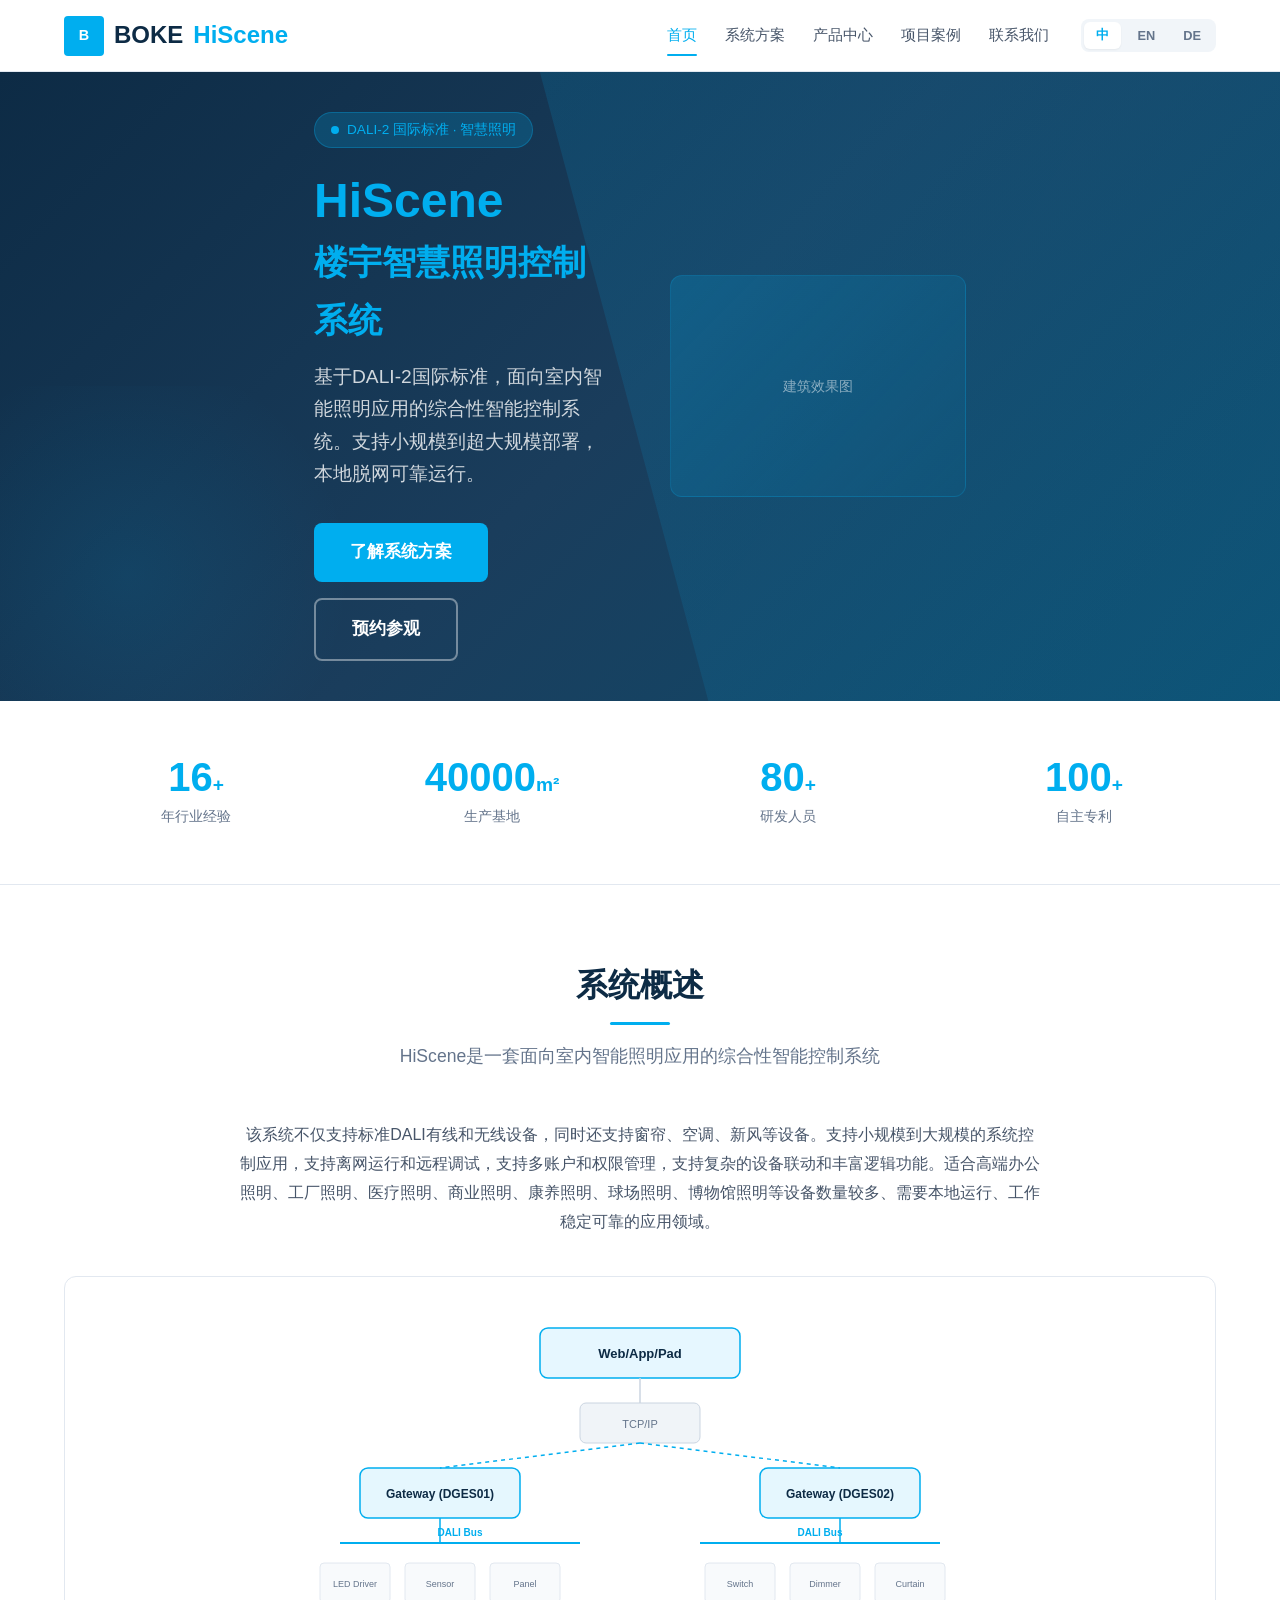
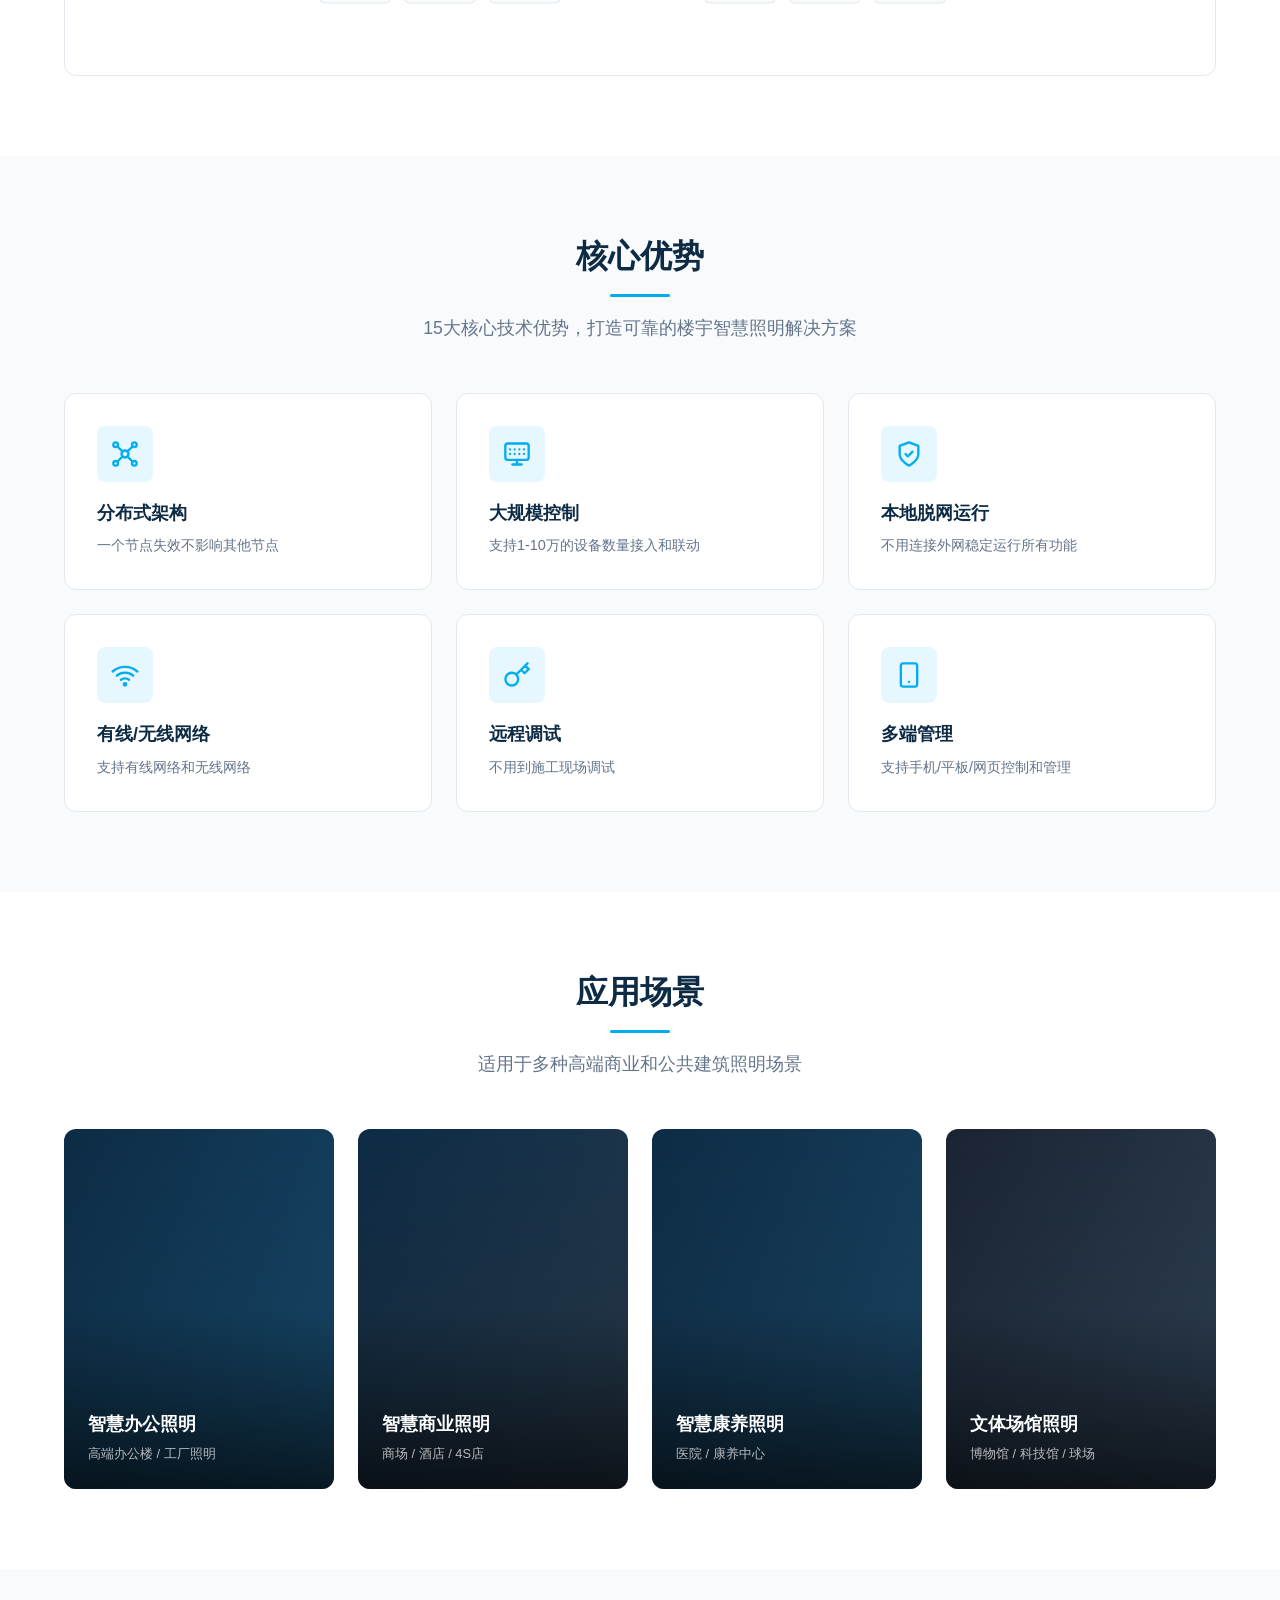
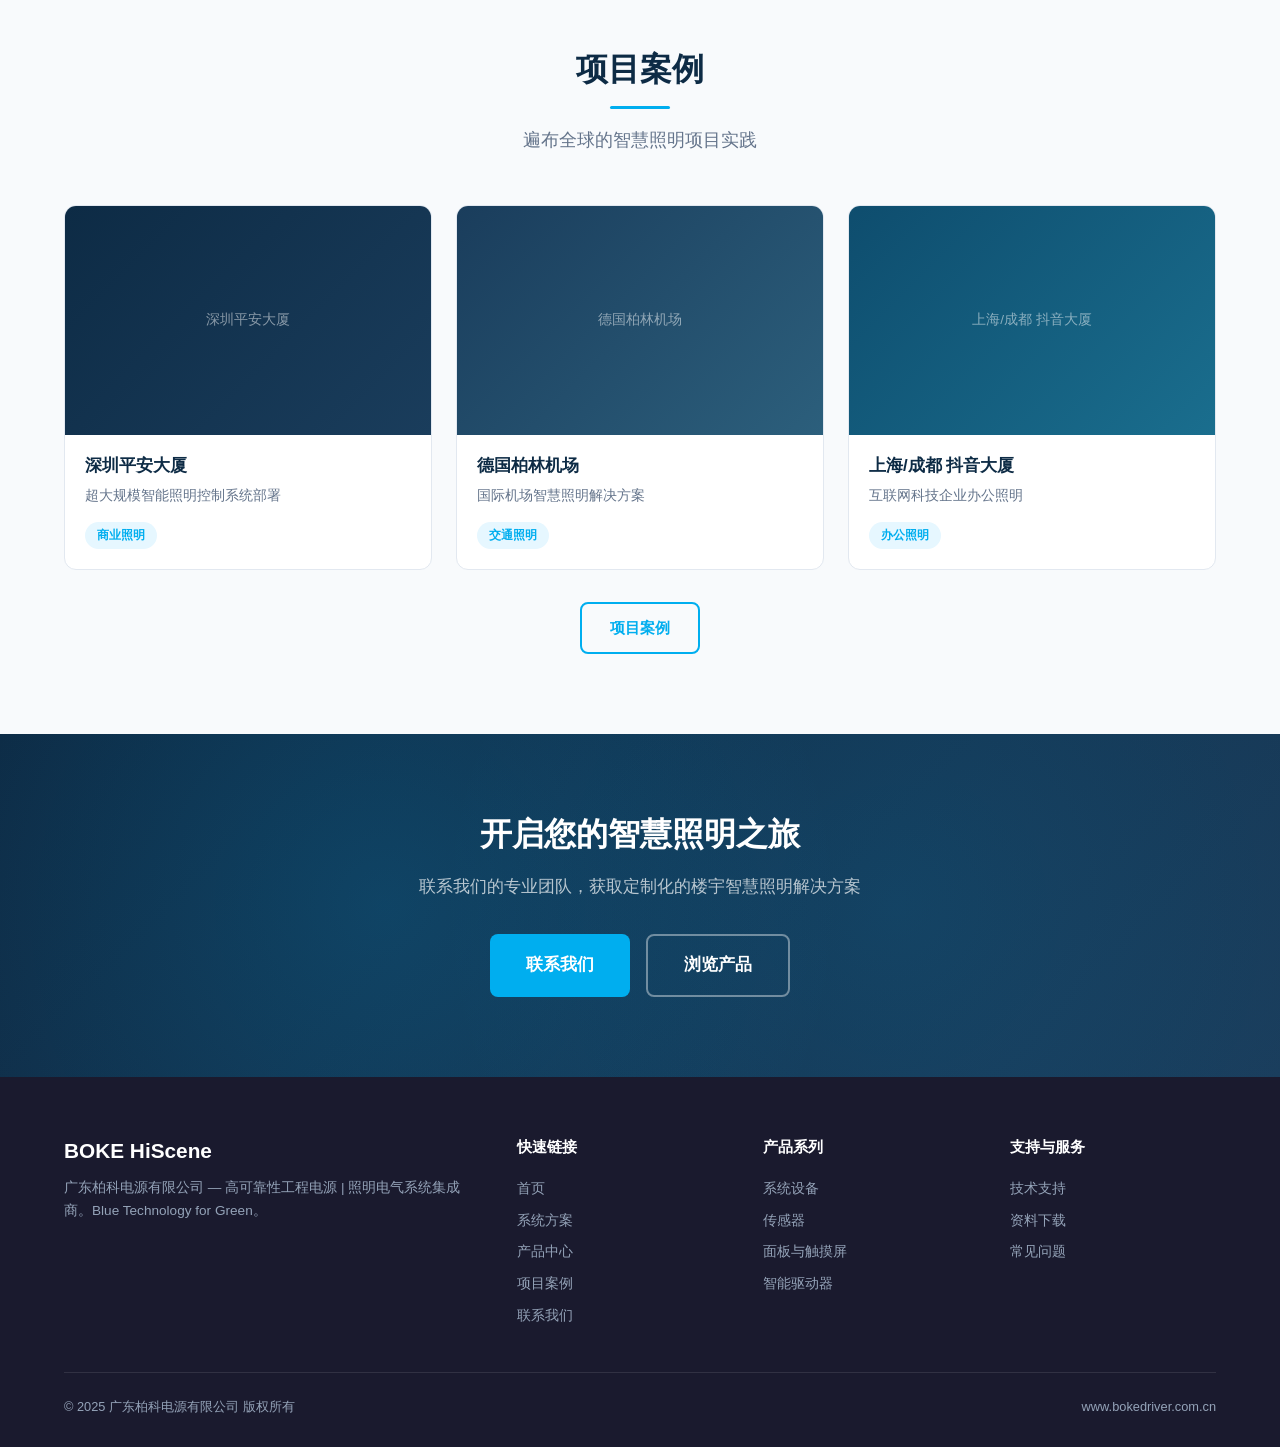
==== index.html @ 122a6d92 "first commit" ====
<!DOCTYPE html>
<html lang="zh-CN">
<head>
  <meta charset="UTF-8">
  <meta name="viewport" content="width=device-width, initial-scale=1.0">
  <title>BOKE HiScene - 楼宇智慧照明控制系统</title>
  <link rel="stylesheet" href="css/style.css">
</head>
<body>

  <!-- Header -->
  <header class="header">
    <div class="container">
      <a href="index.html" class="logo">
        <div class="logo-icon">B</div>
        BOKE <span>HiScene</span>
      </a>
      <nav class="nav">
        <div class="nav-links">
          <a href="index.html" data-i18n="nav.home">首页</a>
          <a href="system.html" data-i18n="nav.system">系统方案</a>
          <a href="products.html" data-i18n="nav.products">产品中心</a>
          <a href="cases.html" data-i18n="nav.cases">项目案例</a>
          <a href="contact.html" data-i18n="nav.contact">联系我们</a>
        </div>
        <div class="lang-switcher">
          <button data-lang="zh" class="active">中</button>
          <button data-lang="en">EN</button>
          <button data-lang="de">DE</button>
        </div>
        <button class="menu-toggle" aria-label="Menu">
          <span></span><span></span><span></span>
        </button>
      </nav>
    </div>
  </header>

  <!-- Hero Section -->
  <section class="hero">
    <div class="container">
      <div class="hero-content">
        <div class="hero-badge">
          <span data-i18n="hero.badge">DALI-2 国际标准 · 智慧照明</span>
        </div>
        <h1>
          <span data-i18n="hero.title">HiScene</span><br>
          <span data-i18n="hero.title2" style="font-size:0.7em; font-weight:600;">楼宇智慧照明控制系统</span>
        </h1>
        <p class="hero-subtitle" data-i18n="hero.subtitle">
          基于DALI-2国际标准，面向室内智能照明应用的综合性智能控制系统。支持小规模到超大规模部署，本地脱网可靠运行。
        </p>
        <div class="btn-group">
          <a href="system.html" class="btn btn-primary btn-lg" data-i18n="hero.btn.solution">了解系统方案</a>
          <a href="contact.html" class="btn btn-outline btn-lg" data-i18n="hero.btn.contact">预约参观</a>
        </div>
      </div>
      <div class="hero-visual">
        <div class="hero-image-placeholder">
          <span data-i18n="hero.image.alt">建筑效果图</span>
        </div>
      </div>
    </div>
  </section>

  <!-- Stats Bar -->
  <section class="stats-bar">
    <div class="container">
      <div class="stats-grid">
        <div class="stat-item">
          <div class="stat-number">16<span>+</span></div>
          <div class="stat-label" data-i18n="stat.years">年行业经验</div>
        </div>
        <div class="stat-item">
          <div class="stat-number">40000<span>m²</span></div>
          <div class="stat-label" data-i18n="stat.area">生产基地</div>
        </div>
        <div class="stat-item">
          <div class="stat-number">80<span>+</span></div>
          <div class="stat-label" data-i18n="stat.rd">研发人员</div>
        </div>
        <div class="stat-item">
          <div class="stat-number">100<span>+</span></div>
          <div class="stat-label" data-i18n="stat.patents">自主专利</div>
        </div>
      </div>
    </div>
  </section>

  <!-- System Overview -->
  <section class="section">
    <div class="container">
      <div class="section-header">
        <h2 data-i18n="system.title">系统概述</h2>
        <p data-i18n="system.desc">HiScene是一套面向室内智能照明应用的综合性智能控制系统</p>
      </div>
      <p style="max-width:800px; margin:0 auto 40px; text-align:center; color:var(--gray-600);" data-i18n="system.intro">
        该系统不仅支持标准DALI有线和无线设备，同时还支持窗帘、空调、新风等设备。支持小规模到大规模的系统控制应用，支持离网运行和远程调试，支持多账户和权限管理，支持复杂的设备联动和丰富逻辑功能。适合高端办公照明、工厂照明、医疗照明、商业照明、康养照明、球场照明、博物馆照明等设备数量较多、需要本地运行、工作稳定可靠的应用领域。
      </p>
      <div class="arch-diagram">
        <svg viewBox="0 0 800 300" fill="none" xmlns="http://www.w3.org/2000/svg">
          <!-- Simplified architecture diagram -->
          <!-- Cloud/Server layer -->
          <rect x="300" y="10" width="200" height="50" rx="8" fill="#E6F7FF" stroke="#00AEEF" stroke-width="1.5"/>
          <text x="400" y="40" text-anchor="middle" fill="#0D2B45" font-size="13" font-weight="600">Web/App/Pad</text>
          <!-- Router -->
          <rect x="340" y="85" width="120" height="40" rx="6" fill="#F0F4F8" stroke="#CBD5E1" stroke-width="1"/>
          <text x="400" y="110" text-anchor="middle" fill="#64748B" font-size="11">TCP/IP</text>
          <line x1="400" y1="60" x2="400" y2="85" stroke="#CBD5E1" stroke-width="1.5"/>
          <!-- Gateway layer -->
          <rect x="120" y="150" width="160" height="50" rx="8" fill="#00AEEF" fill-opacity="0.1" stroke="#00AEEF" stroke-width="1.5"/>
          <text x="200" y="180" text-anchor="middle" fill="#0D2B45" font-size="12" font-weight="600">Gateway (DGES01)</text>
          <rect x="520" y="150" width="160" height="50" rx="8" fill="#00AEEF" fill-opacity="0.1" stroke="#00AEEF" stroke-width="1.5"/>
          <text x="600" y="180" text-anchor="middle" fill="#0D2B45" font-size="12" font-weight="600">Gateway (DGES02)</text>
          <line x1="400" y1="125" x2="200" y2="150" stroke="#00AEEF" stroke-width="1.5" stroke-dasharray="4"/>
          <line x1="400" y1="125" x2="600" y2="150" stroke="#00AEEF" stroke-width="1.5" stroke-dasharray="4"/>
          <!-- DALI Bus -->
          <line x1="100" y1="225" x2="340" y2="225" stroke="#00AEEF" stroke-width="2"/>
          <text x="220" y="218" text-anchor="middle" fill="#00AEEF" font-size="10" font-weight="600">DALI Bus</text>
          <line x1="200" y1="200" x2="200" y2="225" stroke="#00AEEF" stroke-width="1.5"/>
          <line x1="460" y1="225" x2="700" y2="225" stroke="#00AEEF" stroke-width="2"/>
          <text x="580" y="218" text-anchor="middle" fill="#00AEEF" font-size="10" font-weight="600">DALI Bus</text>
          <line x1="600" y1="200" x2="600" y2="225" stroke="#00AEEF" stroke-width="1.5"/>
          <!-- Devices -->
          <rect x="80" y="245" width="70" height="40" rx="4" fill="#F8FAFC" stroke="#E2E8F0" stroke-width="1"/>
          <text x="115" y="269" text-anchor="middle" fill="#64748B" font-size="9">LED Driver</text>
          <rect x="165" y="245" width="70" height="40" rx="4" fill="#F8FAFC" stroke="#E2E8F0" stroke-width="1"/>
          <text x="200" y="269" text-anchor="middle" fill="#64748B" font-size="9">Sensor</text>
          <rect x="250" y="245" width="70" height="40" rx="4" fill="#F8FAFC" stroke="#E2E8F0" stroke-width="1"/>
          <text x="285" y="269" text-anchor="middle" fill="#64748B" font-size="9">Panel</text>
          <rect x="465" y="245" width="70" height="40" rx="4" fill="#F8FAFC" stroke="#E2E8F0" stroke-width="1"/>
          <text x="500" y="269" text-anchor="middle" fill="#64748B" font-size="9">Switch</text>
          <rect x="550" y="245" width="70" height="40" rx="4" fill="#F8FAFC" stroke="#E2E8F0" stroke-width="1"/>
          <text x="585" y="269" text-anchor="middle" fill="#64748B" font-size="9">Dimmer</text>
          <rect x="635" y="245" width="70" height="40" rx="4" fill="#F8FAFC" stroke="#E2E8F0" stroke-width="1"/>
          <text x="670" y="269" text-anchor="middle" fill="#64748B" font-size="9">Curtain</text>
        </svg>
      </div>
    </div>
  </section>

  <!-- Core Advantages -->
  <section class="section section-alt">
    <div class="container">
      <div class="section-header">
        <h2 data-i18n="advantages.title">核心优势</h2>
        <p data-i18n="advantages.subtitle">15大核心技术优势，打造可靠的楼宇智慧照明解决方案</p>
      </div>
      <div class="feature-grid">
        <div class="card">
          <div class="card-icon">
            <svg viewBox="0 0 24 24" fill="none" stroke="currentColor" stroke-width="2" stroke-linecap="round" stroke-linejoin="round"><circle cx="12" cy="12" r="3"/><circle cx="4" cy="4" r="2"/><circle cx="20" cy="4" r="2"/><circle cx="4" cy="20" r="2"/><circle cx="20" cy="20" r="2"/><line x1="6" y1="6" x2="10" y2="10"/><line x1="14" y1="10" x2="18" y2="6"/><line x1="6" y1="18" x2="10" y2="14"/><line x1="14" y1="14" x2="18" y2="18"/></svg>
          </div>
          <h3 data-i18n="adv.distributed">分布式架构</h3>
          <p data-i18n="adv.distributed.desc">一个节点失效不影响其他节点</p>
        </div>
        <div class="card">
          <div class="card-icon">
            <svg viewBox="0 0 24 24" fill="none" stroke="currentColor" stroke-width="2" stroke-linecap="round" stroke-linejoin="round"><rect x="2" y="3" width="20" height="14" rx="2"/><line x1="8" y1="21" x2="16" y2="21"/><line x1="12" y1="17" x2="12" y2="21"/><path d="M6 8h.01M10 8h.01M14 8h.01M18 8h.01M6 12h.01M10 12h.01M14 12h.01M18 12h.01"/></svg>
          </div>
          <h3 data-i18n="adv.largescale">大规模控制</h3>
          <p data-i18n="adv.largescale.desc">支持1-10万的设备数量接入和联动</p>
        </div>
        <div class="card">
          <div class="card-icon">
            <svg viewBox="0 0 24 24" fill="none" stroke="currentColor" stroke-width="2" stroke-linecap="round" stroke-linejoin="round"><path d="M12 22s8-4 8-10V5l-8-3-8 3v7c0 6 8 10 8 10z"/><path d="M9 12l2 2 4-4"/></svg>
          </div>
          <h3 data-i18n="adv.offline">本地脱网运行</h3>
          <p data-i18n="adv.offline.desc">不用连接外网稳定运行所有功能</p>
        </div>
        <div class="card">
          <div class="card-icon">
            <svg viewBox="0 0 24 24" fill="none" stroke="currentColor" stroke-width="2" stroke-linecap="round" stroke-linejoin="round"><path d="M5 12.55a11 11 0 0 1 14.08 0"/><path d="M1.42 9a16 16 0 0 1 21.16 0"/><path d="M8.53 16.11a6 6 0 0 1 6.95 0"/><circle cx="12" cy="20" r="1"/></svg>
          </div>
          <h3 data-i18n="adv.network">有线/无线网络</h3>
          <p data-i18n="adv.network.desc">支持有线网络和无线网络</p>
        </div>
        <div class="card">
          <div class="card-icon">
            <svg viewBox="0 0 24 24" fill="none" stroke="currentColor" stroke-width="2" stroke-linecap="round" stroke-linejoin="round"><path d="M21 2l-2 2m-7.61 7.61a5.5 5.5 0 1 1-7.778 7.778 5.5 5.5 0 0 1 7.777-7.777zm0 0L15.5 7.5m0 0l3 3L22 7l-3-3m-3.5 3.5L19 4"/></svg>
          </div>
          <h3 data-i18n="adv.remote.debug">远程调试</h3>
          <p data-i18n="adv.remote.debug.desc">不用到施工现场调试</p>
        </div>
        <div class="card">
          <div class="card-icon">
            <svg viewBox="0 0 24 24" fill="none" stroke="currentColor" stroke-width="2" stroke-linecap="round" stroke-linejoin="round"><rect x="5" y="2" width="14" height="20" rx="2"/><line x1="12" y1="18" x2="12.01" y2="18"/></svg>
          </div>
          <h3 data-i18n="adv.multiplatform">多端管理</h3>
          <p data-i18n="adv.multiplatform.desc">支持手机/平板/网页控制和管理</p>
        </div>
      </div>
    </div>
  </section>

  <!-- Application Scenes -->
  <section class="section">
    <div class="container">
      <div class="section-header">
        <h2 data-i18n="scenes.title">应用场景</h2>
        <p data-i18n="scenes.subtitle">适用于多种高端商业和公共建筑照明场景</p>
      </div>
      <div class="scene-grid">
        <div class="scene-card">
          <div class="scene-card-bg" style="background: linear-gradient(135deg, #0D2B45 0%, #1A5276 100%);"></div>
          <div class="scene-card-content">
            <h3 data-i18n="scene.office">智慧办公照明</h3>
            <p data-i18n="scene.office.desc">高端办公楼 / 工厂照明</p>
          </div>
        </div>
        <div class="scene-card">
          <div class="scene-card-bg" style="background: linear-gradient(135deg, #0D2B45 0%, #2C3E50 100%);"></div>
          <div class="scene-card-content">
            <h3 data-i18n="scene.commercial">智慧商业照明</h3>
            <p data-i18n="scene.commercial.desc">商场 / 酒店 / 4S店</p>
          </div>
        </div>
        <div class="scene-card">
          <div class="scene-card-bg" style="background: linear-gradient(135deg, #0D2B45 0%, #1E4D6E 100%);"></div>
          <div class="scene-card-content">
            <h3 data-i18n="scene.healthcare">智慧康养照明</h3>
            <p data-i18n="scene.healthcare.desc">医院 / 康养中心</p>
          </div>
        </div>
        <div class="scene-card">
          <div class="scene-card-bg" style="background: linear-gradient(135deg, #1A2332 0%, #34495E 100%);"></div>
          <div class="scene-card-content">
            <h3 data-i18n="scene.culture">文体场馆照明</h3>
            <p data-i18n="scene.culture.desc">博物馆 / 科技馆 / 球场</p>
          </div>
        </div>
      </div>
    </div>
  </section>

  <!-- Featured Cases -->
  <section class="section section-alt">
    <div class="container">
      <div class="section-header">
        <h2 data-i18n="cases.title">项目案例</h2>
        <p data-i18n="cases.subtitle">遍布全球的智慧照明项目实践</p>
      </div>
      <div class="case-grid">
        <div class="case-card">
          <div class="case-card-image">
            <span data-i18n="case.pingan">深圳平安大厦</span>
          </div>
          <div class="case-card-body">
            <h3 data-i18n="case.pingan">深圳平安大厦</h3>
            <p data-i18n="case.pingan.desc">超大规模智能照明控制系统部署</p>
            <span class="case-tag" data-i18n="tag.commercial">商业照明</span>
          </div>
        </div>
        <div class="case-card">
          <div class="case-card-image" style="background: linear-gradient(135deg, #1A3D5C, #2C5F7C);">
            <span data-i18n="case.berlin">德国柏林机场</span>
          </div>
          <div class="case-card-body">
            <h3 data-i18n="case.berlin">德国柏林机场</h3>
            <p data-i18n="case.berlin.desc">国际机场智慧照明解决方案</p>
            <span class="case-tag" data-i18n="tag.transport">交通照明</span>
          </div>
        </div>
        <div class="case-card">
          <div class="case-card-image" style="background: linear-gradient(135deg, #0E4D6E, #1A6E8E);">
            <span data-i18n="case.tiktok">上海/成都 抖音大厦</span>
          </div>
          <div class="case-card-body">
            <h3 data-i18n="case.tiktok">上海/成都 抖音大厦</h3>
            <p data-i18n="case.tiktok.desc">互联网科技企业办公照明</p>
            <span class="case-tag" data-i18n="tag.office">办公照明</span>
          </div>
        </div>
      </div>
      <div class="text-center mt-4">
        <a href="cases.html" class="btn btn-outline-dark" data-i18n="cases.title">查看更多案例</a>
      </div>
    </div>
  </section>

  <!-- CTA Section -->
  <section class="cta-section">
    <div class="container">
      <h2 data-i18n="cta.title">开启您的智慧照明之旅</h2>
      <p data-i18n="cta.desc">联系我们的专业团队，获取定制化的楼宇智慧照明解决方案</p>
      <div class="btn-group" style="justify-content:center;">
        <a href="contact.html" class="btn btn-primary btn-lg" data-i18n="cta.btn.contact">联系我们</a>
        <a href="products.html" class="btn btn-outline btn-lg" data-i18n="cta.btn.products">浏览产品</a>
      </div>
    </div>
  </section>

  <!-- Footer -->
  <footer class="footer">
    <div class="container">
      <div class="footer-grid">
        <div class="footer-brand">
          <h3>BOKE HiScene</h3>
          <p data-i18n="footer.brand.desc">
            广东柏科电源有限公司 — 高可靠性工程电源 | 照明电气系统集成商。Blue Technology for Green。
          </p>
        </div>
        <div class="footer-links">
          <h4 data-i18n="footer.quicklinks">快速链接</h4>
          <a href="index.html" data-i18n="nav.home">首页</a>
          <a href="system.html" data-i18n="nav.system">系统方案</a>
          <a href="products.html" data-i18n="nav.products">产品中心</a>
          <a href="cases.html" data-i18n="nav.cases">项目案例</a>
          <a href="contact.html" data-i18n="nav.contact">联系我们</a>
        </div>
        <div class="footer-links">
          <h4 data-i18n="footer.products">产品系列</h4>
          <a href="products.html" data-i18n="products.tab.system">系统设备</a>
          <a href="products.html" data-i18n="products.tab.sensor">传感器</a>
          <a href="products.html" data-i18n="products.tab.panel">面板与触摸屏</a>
          <a href="products.html" data-i18n="products.tab.driver">智能驱动器</a>
        </div>
        <div class="footer-links">
          <h4 data-i18n="footer.support">支持与服务</h4>
          <a href="contact.html" data-i18n="footer.techsupport">技术支持</a>
          <a href="#" data-i18n="footer.download">资料下载</a>
          <a href="#" data-i18n="footer.faq">常见问题</a>
        </div>
      </div>
      <div class="footer-bottom">
        <span data-i18n="footer.copyright">© 2025 广东柏科电源有限公司 版权所有</span>
        <span>www.bokedriver.com.cn</span>
      </div>
    </div>
  </footer>

  <script src="js/i18n.js"></script>
  <script src="js/main.js"></script>
</body>
</html>
---- css/style.css ----
/* ============================================
   BOKE HiScene - Global Styles
   ============================================ */

/* --- CSS Variables --- */
:root {
  --primary: #00AEEF;
  --primary-dark: #0090CC;
  --primary-light: #E6F7FF;
  --navy: #0D2B45;
  --navy-light: #1A3D5C;
  --dark: #1A1A2E;
  --white: #FFFFFF;
  --bg: #F8FAFC;
  --bg-alt: #F0F4F8;
  --gray-100: #F1F5F9;
  --gray-200: #E2E8F0;
  --gray-300: #CBD5E1;
  --gray-400: #94A3B8;
  --gray-500: #64748B;
  --gray-600: #475569;
  --gray-700: #334155;
  --gray-800: #1E293B;
  --green: #16A34A;
  --green-light: #DCFCE7;
  --orange: #F59E0B;
  --red: #DC2626;

  --font-family: -apple-system, BlinkMacSystemFont, "Segoe UI", "PingFang SC", "Hiragino Sans GB", "Microsoft YaHei", "Helvetica Neue", Arial, sans-serif;
  --font-mono: "SF Mono", "Fira Code", "Fira Mono", "Roboto Mono", monospace;

  --shadow-sm: 0 1px 2px rgba(0,0,0,0.05);
  --shadow: 0 1px 3px rgba(0,0,0,0.1), 0 1px 2px rgba(0,0,0,0.06);
  --shadow-md: 0 4px 6px rgba(0,0,0,0.07), 0 2px 4px rgba(0,0,0,0.06);
  --shadow-lg: 0 10px 15px rgba(0,0,0,0.1), 0 4px 6px rgba(0,0,0,0.05);
  --shadow-xl: 0 20px 25px rgba(0,0,0,0.1), 0 10px 10px rgba(0,0,0,0.04);

  --radius-sm: 4px;
  --radius: 8px;
  --radius-lg: 12px;
  --radius-xl: 16px;

  --max-width: 1200px;
  --header-height: 72px;

  --transition: 0.3s ease;
}

/* --- Reset & Base --- */
*, *::before, *::after {
  margin: 0;
  padding: 0;
  box-sizing: border-box;
}

html {
  scroll-behavior: smooth;
  font-size: 16px;
}

body {
  font-family: var(--font-family);
  color: var(--gray-700);
  background: var(--white);
  line-height: 1.6;
  -webkit-font-smoothing: antialiased;
  -moz-osx-font-smoothing: grayscale;
}

a {
  color: var(--primary);
  text-decoration: none;
  transition: color var(--transition);
}

a:hover {
  color: var(--primary-dark);
}

img {
  max-width: 100%;
  height: auto;
  display: block;
}

ul, ol {
  list-style: none;
}

h1, h2, h3, h4, h5, h6 {
  color: var(--navy);
  font-weight: 700;
  line-height: 1.3;
}

h1 { font-size: 2.5rem; }
h2 { font-size: 2rem; }
h3 { font-size: 1.5rem; }
h4 { font-size: 1.25rem; }

p {
  margin-bottom: 1rem;
  line-height: 1.8;
}

/* --- Layout --- */
.container {
  max-width: var(--max-width);
  margin: 0 auto;
  padding: 0 24px;
}

.section {
  padding: 80px 0;
}

.section-alt {
  background: var(--bg);
}

.section-header {
  text-align: center;
  margin-bottom: 48px;
}

.section-header h2 {
  margin-bottom: 16px;
  position: relative;
}

.section-header h2::after {
  content: "";
  display: block;
  width: 60px;
  height: 3px;
  background: var(--primary);
  margin: 16px auto 0;
  border-radius: 2px;
}

.section-header p {
  color: var(--gray-500);
  font-size: 1.1rem;
  max-width: 640px;
  margin: 0 auto;
}

/* --- Header / Navigation --- */
.header {
  position: fixed;
  top: 0;
  left: 0;
  right: 0;
  height: var(--header-height);
  background: rgba(255,255,255,0.95);
  backdrop-filter: blur(10px);
  -webkit-backdrop-filter: blur(10px);
  border-bottom: 1px solid var(--gray-200);
  z-index: 1000;
  transition: background var(--transition), box-shadow var(--transition);
}

.header.scrolled {
  box-shadow: var(--shadow-md);
}

.header .container {
  display: flex;
  align-items: center;
  justify-content: space-between;
  height: 100%;
}

.logo {
  display: flex;
  align-items: center;
  gap: 10px;
  font-size: 1.5rem;
  font-weight: 800;
  color: var(--navy);
}

.logo-icon {
  width: 40px;
  height: 40px;
  background: var(--primary);
  border-radius: var(--radius-sm);
  display: flex;
  align-items: center;
  justify-content: center;
  color: white;
  font-weight: 900;
  font-size: 0.9rem;
}

.logo span {
  color: var(--primary);
}

.nav {
  display: flex;
  align-items: center;
  gap: 32px;
}

.nav-links {
  display: flex;
  gap: 28px;
}

.nav-links a {
  color: var(--gray-600);
  font-size: 0.95rem;
  font-weight: 500;
  padding: 8px 0;
  position: relative;
  transition: color var(--transition);
}

.nav-links a:hover,
.nav-links a.active {
  color: var(--primary);
}

.nav-links a.active::after {
  content: "";
  position: absolute;
  bottom: 0;
  left: 0;
  right: 0;
  height: 2px;
  background: var(--primary);
  border-radius: 1px;
}

/* Language Switcher */
.lang-switcher {
  display: flex;
  gap: 4px;
  background: var(--gray-100);
  border-radius: var(--radius);
  padding: 3px;
}

.lang-switcher button {
  border: none;
  background: transparent;
  padding: 5px 12px;
  font-size: 0.8rem;
  font-weight: 600;
  color: var(--gray-500);
  cursor: pointer;
  border-radius: 6px;
  transition: all var(--transition);
  font-family: var(--font-family);
}

.lang-switcher button.active {
  background: var(--white);
  color: var(--primary);
  box-shadow: var(--shadow-sm);
}

.lang-switcher button:hover:not(.active) {
  color: var(--gray-700);
}

/* Mobile Menu Toggle */
.menu-toggle {
  display: none;
  flex-direction: column;
  gap: 5px;
  cursor: pointer;
  padding: 8px;
  border: none;
  background: none;
}

.menu-toggle span {
  display: block;
  width: 24px;
  height: 2px;
  background: var(--navy);
  border-radius: 2px;
  transition: all var(--transition);
}

/* --- Hero Section --- */
.hero {
  position: relative;
  min-height: 600px;
  display: flex;
  align-items: center;
  background: linear-gradient(135deg, var(--navy) 0%, var(--navy-light) 50%, #0E4D6E 100%);
  overflow: hidden;
  margin-top: var(--header-height);
}

.hero::before {
  content: "";
  position: absolute;
  top: -50%;
  right: -20%;
  width: 70%;
  height: 200%;
  background: linear-gradient(135deg, rgba(0,174,239,0.15) 0%, rgba(0,174,239,0.05) 100%);
  transform: rotate(-15deg);
  border-radius: 100px;
}

.hero::after {
  content: "";
  position: absolute;
  bottom: -10%;
  left: -10%;
  width: 40%;
  height: 60%;
  background: radial-gradient(circle, rgba(0,174,239,0.1) 0%, transparent 70%);
}

.hero .container {
  position: relative;
  z-index: 2;
  display: flex;
  align-items: center;
  gap: 60px;
  padding-top: 40px;
  padding-bottom: 40px;
}

.hero-content {
  flex: 1;
  color: white;
}

.hero-badge {
  display: inline-flex;
  align-items: center;
  gap: 8px;
  background: rgba(0,174,239,0.2);
  border: 1px solid rgba(0,174,239,0.3);
  border-radius: 24px;
  padding: 6px 16px;
  font-size: 0.85rem;
  color: var(--primary);
  margin-bottom: 24px;
}

.hero-badge::before {
  content: "";
  width: 8px;
  height: 8px;
  background: var(--primary);
  border-radius: 50%;
  animation: pulse 2s infinite;
}

@keyframes pulse {
  0%, 100% { opacity: 1; }
  50% { opacity: 0.4; }
}

.hero h1 {
  color: white;
  font-size: 3rem;
  font-weight: 800;
  line-height: 1.2;
  margin-bottom: 16px;
}

.hero h1 span {
  color: var(--primary);
}

.hero-subtitle {
  font-size: 1.2rem;
  color: rgba(255,255,255,0.8);
  margin-bottom: 32px;
  max-width: 520px;
  line-height: 1.7;
}

.hero-visual {
  flex: 1;
  max-width: 480px;
}

.hero-image-placeholder {
  aspect-ratio: 4/3;
  background: linear-gradient(135deg, rgba(0,174,239,0.2), rgba(0,174,239,0.05));
  border: 1px solid rgba(0,174,239,0.2);
  border-radius: var(--radius-lg);
  display: flex;
  align-items: center;
  justify-content: center;
  color: rgba(255,255,255,0.5);
  font-size: 0.9rem;
}

/* --- Buttons --- */
.btn {
  display: inline-flex;
  align-items: center;
  gap: 8px;
  padding: 12px 28px;
  border-radius: var(--radius);
  font-size: 0.95rem;
  font-weight: 600;
  border: none;
  cursor: pointer;
  transition: all var(--transition);
  font-family: var(--font-family);
  text-decoration: none;
}

.btn-primary {
  background: var(--primary);
  color: white;
}

.btn-primary:hover {
  background: var(--primary-dark);
  color: white;
  transform: translateY(-1px);
  box-shadow: 0 4px 12px rgba(0,174,239,0.4);
}

.btn-outline {
  background: transparent;
  color: white;
  border: 2px solid rgba(255,255,255,0.4);
}

.btn-outline:hover {
  background: rgba(255,255,255,0.1);
  border-color: white;
  color: white;
}

.btn-outline-dark {
  background: transparent;
  color: var(--primary);
  border: 2px solid var(--primary);
}

.btn-outline-dark:hover {
  background: var(--primary);
  color: white;
}

.btn-sm {
  padding: 8px 18px;
  font-size: 0.85rem;
}

.btn-lg {
  padding: 16px 36px;
  font-size: 1.05rem;
}

.btn-group {
  display: flex;
  gap: 16px;
  flex-wrap: wrap;
}

/* --- Stats Bar --- */
.stats-bar {
  background: var(--white);
  padding: 40px 0;
  border-bottom: 1px solid var(--gray-200);
}

.stats-grid {
  display: grid;
  grid-template-columns: repeat(4, 1fr);
  gap: 32px;
  text-align: center;
}

.stat-item {
  padding: 16px;
}

.stat-number {
  font-size: 2.5rem;
  font-weight: 800;
  color: var(--primary);
  line-height: 1;
  margin-bottom: 8px;
}

.stat-number span {
  font-size: 1.2rem;
  font-weight: 600;
}

.stat-label {
  font-size: 0.9rem;
  color: var(--gray-500);
}

/* --- Cards --- */
.card {
  background: var(--white);
  border-radius: var(--radius-lg);
  border: 1px solid var(--gray-200);
  padding: 32px;
  transition: all var(--transition);
}

.card:hover {
  box-shadow: var(--shadow-lg);
  transform: translateY(-4px);
  border-color: var(--primary-light);
}

.card-icon {
  width: 56px;
  height: 56px;
  background: var(--primary-light);
  border-radius: var(--radius);
  display: flex;
  align-items: center;
  justify-content: center;
  margin-bottom: 20px;
  color: var(--primary);
}

.card-icon svg {
  width: 28px;
  height: 28px;
}

.card h3 {
  font-size: 1.1rem;
  margin-bottom: 10px;
}

.card p {
  font-size: 0.9rem;
  color: var(--gray-500);
  margin-bottom: 0;
  line-height: 1.6;
}

/* Feature Grid */
.feature-grid {
  display: grid;
  grid-template-columns: repeat(3, 1fr);
  gap: 24px;
}

/* --- Product Card --- */
.product-card {
  background: var(--white);
  border-radius: var(--radius-lg);
  border: 1px solid var(--gray-200);
  overflow: hidden;
  transition: all var(--transition);
}

.product-card:hover {
  box-shadow: var(--shadow-lg);
  transform: translateY(-4px);
  border-color: var(--primary);
}

.product-card-image {
  aspect-ratio: 4/3;
  background: var(--bg);
  display: flex;
  align-items: center;
  justify-content: center;
  color: var(--gray-400);
  font-size: 0.85rem;
  border-bottom: 1px solid var(--gray-200);
  position: relative;
  overflow: hidden;
}

.product-card-image::before {
  content: "";
  position: absolute;
  top: 0;
  left: 0;
  right: 0;
  bottom: 0;
  background: linear-gradient(135deg, var(--primary-light) 0%, var(--bg) 100%);
  opacity: 0.5;
}

.product-card-image span {
  position: relative;
  z-index: 1;
  font-weight: 600;
  color: var(--gray-500);
}

.product-card-body {
  padding: 20px;
}

.product-card-model {
  font-size: 0.8rem;
  color: var(--primary);
  font-weight: 600;
  margin-bottom: 4px;
  font-family: var(--font-mono);
}

.product-card-body h3 {
  font-size: 1rem;
  margin-bottom: 8px;
}

.product-card-body p {
  font-size: 0.85rem;
  color: var(--gray-500);
  margin-bottom: 12px;
}

.product-card-link {
  font-size: 0.85rem;
  font-weight: 600;
  color: var(--primary);
  display: inline-flex;
  align-items: center;
  gap: 4px;
}

.product-card-link::after {
  content: "\2192";
}

/* Product Grid */
.product-grid {
  display: grid;
  grid-template-columns: repeat(4, 1fr);
  gap: 24px;
}

/* --- Case Card --- */
.case-card {
  background: var(--white);
  border-radius: var(--radius-lg);
  overflow: hidden;
  border: 1px solid var(--gray-200);
  transition: all var(--transition);
}

.case-card:hover {
  box-shadow: var(--shadow-lg);
  transform: translateY(-4px);
}

.case-card-image {
  aspect-ratio: 16/10;
  background: linear-gradient(135deg, var(--navy), var(--navy-light));
  display: flex;
  align-items: center;
  justify-content: center;
  color: rgba(255,255,255,0.5);
  font-size: 0.85rem;
  position: relative;
}

.case-card-body {
  padding: 20px;
}

.case-card-body h3 {
  font-size: 1.05rem;
  margin-bottom: 8px;
}

.case-card-body p {
  font-size: 0.85rem;
  color: var(--gray-500);
  margin-bottom: 12px;
}

.case-tag {
  display: inline-block;
  padding: 4px 12px;
  background: var(--primary-light);
  color: var(--primary);
  font-size: 0.75rem;
  font-weight: 600;
  border-radius: 20px;
}

.case-grid {
  display: grid;
  grid-template-columns: repeat(3, 1fr);
  gap: 24px;
}

/* --- Tabs --- */
.tabs {
  display: flex;
  gap: 8px;
  flex-wrap: wrap;
  margin-bottom: 32px;
  border-bottom: 2px solid var(--gray-200);
  padding-bottom: 0;
}

.tab-btn {
  padding: 12px 24px;
  border: none;
  background: none;
  font-size: 0.9rem;
  font-weight: 600;
  color: var(--gray-500);
  cursor: pointer;
  position: relative;
  transition: all var(--transition);
  font-family: var(--font-family);
  border-bottom: 2px solid transparent;
  margin-bottom: -2px;
}

.tab-btn:hover {
  color: var(--primary);
}

.tab-btn.active {
  color: var(--primary);
  border-bottom-color: var(--primary);
}

.tab-content {
  display: none;
}

.tab-content.active {
  display: block;
}

/* --- Advantage Grid (icon + text compact) --- */
.advantage-grid {
  display: grid;
  grid-template-columns: repeat(5, 1fr);
  gap: 20px;
}

.advantage-item {
  text-align: center;
  padding: 24px 16px;
  background: var(--white);
  border-radius: var(--radius);
  border: 1px solid var(--gray-200);
  transition: all var(--transition);
}

.advantage-item:hover {
  border-color: var(--primary);
  box-shadow: var(--shadow-md);
}

.advantage-icon {
  width: 48px;
  height: 48px;
  margin: 0 auto 12px;
  background: var(--primary-light);
  border-radius: var(--radius);
  display: flex;
  align-items: center;
  justify-content: center;
  color: var(--primary);
}

.advantage-icon svg {
  width: 24px;
  height: 24px;
}

.advantage-item h4 {
  font-size: 0.9rem;
  margin-bottom: 6px;
}

.advantage-item p {
  font-size: 0.78rem;
  color: var(--gray-500);
  margin-bottom: 0;
  line-height: 1.5;
}

/* Control Strategy Grid */
.strategy-grid {
  display: grid;
  grid-template-columns: repeat(4, 1fr);
  gap: 20px;
}

.strategy-item {
  text-align: center;
  padding: 28px 16px;
  background: var(--white);
  border-radius: var(--radius);
  border: 1px solid var(--gray-200);
  transition: all var(--transition);
}

.strategy-item:hover {
  border-color: var(--primary);
  box-shadow: var(--shadow-md);
}

.strategy-icon {
  width: 52px;
  height: 52px;
  margin: 0 auto 14px;
  background: var(--primary-light);
  border-radius: 50%;
  display: flex;
  align-items: center;
  justify-content: center;
  color: var(--primary);
}

.strategy-icon svg {
  width: 24px;
  height: 24px;
}

.strategy-item h4 {
  font-size: 0.9rem;
  color: var(--navy);
}

/* --- Scene / Application Cards --- */
.scene-grid {
  display: grid;
  grid-template-columns: repeat(4, 1fr);
  gap: 24px;
}

.scene-card {
  position: relative;
  border-radius: var(--radius-lg);
  overflow: hidden;
  aspect-ratio: 3/4;
  cursor: pointer;
  transition: all var(--transition);
}

.scene-card:hover {
  transform: translateY(-4px);
  box-shadow: var(--shadow-xl);
}

.scene-card-bg {
  position: absolute;
  inset: 0;
  background: linear-gradient(135deg, var(--navy) 0%, var(--navy-light) 100%);
}

.scene-card::after {
  content: "";
  position: absolute;
  inset: 0;
  background: linear-gradient(to top, rgba(0,0,0,0.7) 0%, rgba(0,0,0,0.1) 50%, transparent 100%);
}

.scene-card-content {
  position: absolute;
  bottom: 0;
  left: 0;
  right: 0;
  padding: 24px;
  z-index: 2;
  color: white;
}

.scene-card-content h3 {
  color: white;
  font-size: 1.1rem;
  margin-bottom: 6px;
}

.scene-card-content p {
  font-size: 0.8rem;
  color: rgba(255,255,255,0.7);
  margin-bottom: 0;
}

/* --- Product Detail --- */
.product-detail-header {
  display: grid;
  grid-template-columns: 1fr 1fr;
  gap: 48px;
  align-items: start;
  padding: 40px 0;
}

.product-detail-image {
  aspect-ratio: 1;
  background: var(--bg);
  border-radius: var(--radius-lg);
  display: flex;
  align-items: center;
  justify-content: center;
  color: var(--gray-400);
  border: 1px solid var(--gray-200);
}

.product-detail-info h1 {
  font-size: 2rem;
  margin-bottom: 8px;
}

.product-detail-model {
  font-size: 1rem;
  color: var(--primary);
  font-weight: 600;
  font-family: var(--font-mono);
  margin-bottom: 20px;
}

.product-features {
  margin-bottom: 24px;
}

.product-features li {
  padding: 8px 0;
  padding-left: 20px;
  position: relative;
  font-size: 0.9rem;
  color: var(--gray-600);
  border-bottom: 1px solid var(--gray-100);
}

.product-features li::before {
  content: "";
  position: absolute;
  left: 0;
  top: 15px;
  width: 8px;
  height: 8px;
  background: var(--primary);
  border-radius: 50%;
}

/* Spec Table */
.spec-table {
  width: 100%;
  border-collapse: collapse;
  margin-top: 24px;
}

.spec-table th,
.spec-table td {
  padding: 12px 16px;
  text-align: left;
  border-bottom: 1px solid var(--gray-200);
  font-size: 0.9rem;
}

.spec-table th {
  background: var(--bg);
  color: var(--navy);
  font-weight: 600;
  width: 35%;
}

.spec-table td {
  color: var(--gray-600);
}

/* --- Page Hero (sub pages) --- */
.page-hero {
  background: linear-gradient(135deg, var(--navy) 0%, var(--navy-light) 100%);
  padding: 100px 0 60px;
  margin-top: var(--header-height);
  text-align: center;
  position: relative;
  overflow: hidden;
}

.page-hero::before {
  content: "";
  position: absolute;
  top: -50%;
  right: -30%;
  width: 60%;
  height: 200%;
  background: radial-gradient(circle, rgba(0,174,239,0.1) 0%, transparent 60%);
}

.page-hero h1 {
  color: white;
  font-size: 2.2rem;
  margin-bottom: 12px;
  position: relative;
}

.page-hero p {
  color: rgba(255,255,255,0.7);
  font-size: 1.05rem;
  position: relative;
}

/* Breadcrumb */
.breadcrumb {
  display: flex;
  align-items: center;
  gap: 8px;
  font-size: 0.85rem;
  color: rgba(255,255,255,0.5);
  justify-content: center;
  margin-bottom: 20px;
  position: relative;
}

.breadcrumb a {
  color: rgba(255,255,255,0.6);
}

.breadcrumb a:hover {
  color: white;
}

.breadcrumb span {
  color: rgba(255,255,255,0.4);
}

/* --- Contact / Form --- */
.contact-grid {
  display: grid;
  grid-template-columns: 1fr 1fr;
  gap: 48px;
}

.contact-info-item {
  display: flex;
  gap: 16px;
  margin-bottom: 24px;
}

.contact-info-icon {
  width: 44px;
  height: 44px;
  background: var(--primary-light);
  border-radius: var(--radius);
  display: flex;
  align-items: center;
  justify-content: center;
  color: var(--primary);
  flex-shrink: 0;
}

.contact-info-icon svg {
  width: 20px;
  height: 20px;
}

.contact-info-text h4 {
  font-size: 0.9rem;
  margin-bottom: 4px;
}

.contact-info-text p {
  font-size: 0.9rem;
  color: var(--gray-500);
  margin-bottom: 0;
}

.form-group {
  margin-bottom: 20px;
}

.form-group label {
  display: block;
  font-size: 0.85rem;
  font-weight: 600;
  color: var(--gray-700);
  margin-bottom: 6px;
}

.form-group input,
.form-group textarea,
.form-group select {
  width: 100%;
  padding: 10px 14px;
  border: 1px solid var(--gray-300);
  border-radius: var(--radius);
  font-size: 0.9rem;
  color: var(--gray-700);
  font-family: var(--font-family);
  transition: border-color var(--transition);
  background: var(--white);
}

.form-group input:focus,
.form-group textarea:focus,
.form-group select:focus {
  outline: none;
  border-color: var(--primary);
  box-shadow: 0 0 0 3px rgba(0,174,239,0.1);
}

.form-group textarea {
  min-height: 120px;
  resize: vertical;
}

/* --- Certification Badges --- */
.cert-grid {
  display: flex;
  gap: 32px;
  align-items: center;
  justify-content: center;
  flex-wrap: wrap;
  padding: 40px 0;
}

.cert-badge {
  display: flex;
  flex-direction: column;
  align-items: center;
  gap: 8px;
  padding: 16px 24px;
  background: var(--white);
  border-radius: var(--radius);
  border: 1px solid var(--gray-200);
}

.cert-badge-icon {
  width: 48px;
  height: 48px;
  background: var(--primary-light);
  border-radius: 50%;
  display: flex;
  align-items: center;
  justify-content: center;
  color: var(--primary);
  font-weight: 700;
  font-size: 0.7rem;
}

.cert-badge span {
  font-size: 0.8rem;
  font-weight: 600;
  color: var(--gray-600);
}

/* --- CTA Section --- */
.cta-section {
  background: linear-gradient(135deg, var(--navy) 0%, var(--navy-light) 100%);
  padding: 80px 0;
  text-align: center;
  position: relative;
  overflow: hidden;
}

.cta-section::before {
  content: "";
  position: absolute;
  top: 0;
  left: 0;
  right: 0;
  bottom: 0;
  background: radial-gradient(circle at 30% 50%, rgba(0,174,239,0.15) 0%, transparent 50%),
              radial-gradient(circle at 70% 50%, rgba(0,174,239,0.1) 0%, transparent 50%);
}

.cta-section .container {
  position: relative;
}

.cta-section h2 {
  color: white;
  font-size: 2rem;
  margin-bottom: 16px;
}

.cta-section p {
  color: rgba(255,255,255,0.7);
  font-size: 1.05rem;
  margin-bottom: 32px;
  max-width: 500px;
  margin-left: auto;
  margin-right: auto;
}

/* --- Footer --- */
.footer {
  background: var(--dark);
  color: var(--gray-400);
  padding: 60px 0 30px;
}

.footer-grid {
  display: grid;
  grid-template-columns: 2fr 1fr 1fr 1fr;
  gap: 40px;
  margin-bottom: 40px;
}

.footer-brand h3 {
  color: white;
  font-size: 1.3rem;
  margin-bottom: 12px;
}

.footer-brand p {
  font-size: 0.85rem;
  color: var(--gray-400);
  line-height: 1.7;
}

.footer-links h4 {
  color: white;
  font-size: 0.95rem;
  margin-bottom: 16px;
}

.footer-links a {
  display: block;
  color: var(--gray-400);
  font-size: 0.85rem;
  padding: 5px 0;
  transition: color var(--transition);
}

.footer-links a:hover {
  color: var(--primary);
}

.footer-bottom {
  border-top: 1px solid rgba(255,255,255,0.1);
  padding-top: 24px;
  display: flex;
  justify-content: space-between;
  align-items: center;
  font-size: 0.8rem;
}

/* --- System Architecture Diagram Placeholder --- */
.arch-diagram {
  background: var(--white);
  border: 1px solid var(--gray-200);
  border-radius: var(--radius-lg);
  padding: 40px;
  text-align: center;
  min-height: 400px;
  display: flex;
  flex-direction: column;
  align-items: center;
  justify-content: center;
  color: var(--gray-400);
}

.arch-diagram svg {
  width: 100%;
  max-width: 800px;
  margin-bottom: 16px;
}

/* --- Feature List (two-column) --- */
.feature-list-grid {
  display: grid;
  grid-template-columns: 1fr 1fr;
  gap: 16px 40px;
}

.feature-list-item {
  display: flex;
  align-items: flex-start;
  gap: 12px;
  padding: 12px 0;
  font-size: 0.9rem;
  color: var(--gray-600);
}

.feature-list-item::before {
  content: "";
  width: 20px;
  height: 20px;
  min-width: 20px;
  background: var(--primary-light);
  border-radius: 50%;
  display: flex;
  align-items: center;
  justify-content: center;
  margin-top: 2px;
  background-image: url("data:image/svg+xml,%3Csvg xmlns='http://www.w3.org/2000/svg' width='12' height='12' viewBox='0 0 24 24' fill='none' stroke='%2300AEEF' stroke-width='3' stroke-linecap='round' stroke-linejoin='round'%3E%3Cpolyline points='20 6 9 17 4 12'%3E%3C/polyline%3E%3C/svg%3E");
  background-repeat: no-repeat;
  background-position: center;
}

/* --- Map Placeholder --- */
.map-placeholder {
  width: 100%;
  height: 300px;
  background: var(--bg);
  border-radius: var(--radius-lg);
  border: 1px solid var(--gray-200);
  display: flex;
  align-items: center;
  justify-content: center;
  color: var(--gray-400);
  margin-top: 40px;
}

/* --- Utility --- */
.text-center { text-align: center; }
.text-primary { color: var(--primary); }
.mt-1 { margin-top: 8px; }
.mt-2 { margin-top: 16px; }
.mt-3 { margin-top: 24px; }
.mt-4 { margin-top: 32px; }
.mb-2 { margin-bottom: 16px; }
.mb-3 { margin-bottom: 24px; }
.mb-4 { margin-bottom: 32px; }

/* --- Responsive --- */
@media (max-width: 1024px) {
  .feature-grid { grid-template-columns: repeat(2, 1fr); }
  .product-grid { grid-template-columns: repeat(3, 1fr); }
  .advantage-grid { grid-template-columns: repeat(3, 1fr); }
  .strategy-grid { grid-template-columns: repeat(3, 1fr); }
  .footer-grid { grid-template-columns: 1fr 1fr; gap: 32px; }
}

@media (max-width: 768px) {
  h1 { font-size: 1.8rem; }
  h2 { font-size: 1.5rem; }
  .section { padding: 48px 0; }

  .nav-links {
    display: none;
    position: absolute;
    top: var(--header-height);
    left: 0;
    right: 0;
    background: var(--white);
    flex-direction: column;
    padding: 16px 24px;
    border-bottom: 1px solid var(--gray-200);
    box-shadow: var(--shadow-lg);
    gap: 0;
  }

  .nav-links.open {
    display: flex;
  }

  .nav-links a {
    padding: 12px 0;
    border-bottom: 1px solid var(--gray-100);
  }

  .menu-toggle {
    display: flex;
  }

  .hero .container {
    flex-direction: column;
    text-align: center;
  }

  .hero h1 { font-size: 2rem; }
  .hero-subtitle { margin: 0 auto 24px; }
  .hero-visual { max-width: 320px; width: 100%; }
  .btn-group { justify-content: center; }

  .stats-grid { grid-template-columns: repeat(2, 1fr); gap: 16px; }
  .feature-grid { grid-template-columns: 1fr; }
  .product-grid { grid-template-columns: repeat(2, 1fr); }
  .scene-grid { grid-template-columns: repeat(2, 1fr); }
  .case-grid { grid-template-columns: 1fr; }
  .advantage-grid { grid-template-columns: repeat(2, 1fr); }
  .strategy-grid { grid-template-columns: repeat(2, 1fr); }
  .contact-grid { grid-template-columns: 1fr; }
  .product-detail-header { grid-template-columns: 1fr; }
  .feature-list-grid { grid-template-columns: 1fr; }
  .footer-grid { grid-template-columns: 1fr; }
  .footer-bottom { flex-direction: column; gap: 8px; text-align: center; }
}

@media (max-width: 480px) {
  .product-grid { grid-template-columns: 1fr; }
  .scene-grid { grid-template-columns: 1fr; }
  .stats-grid { grid-template-columns: 1fr; }
  .advantage-grid { grid-template-columns: 1fr; }
  .strategy-grid { grid-template-columns: 1fr; }
}
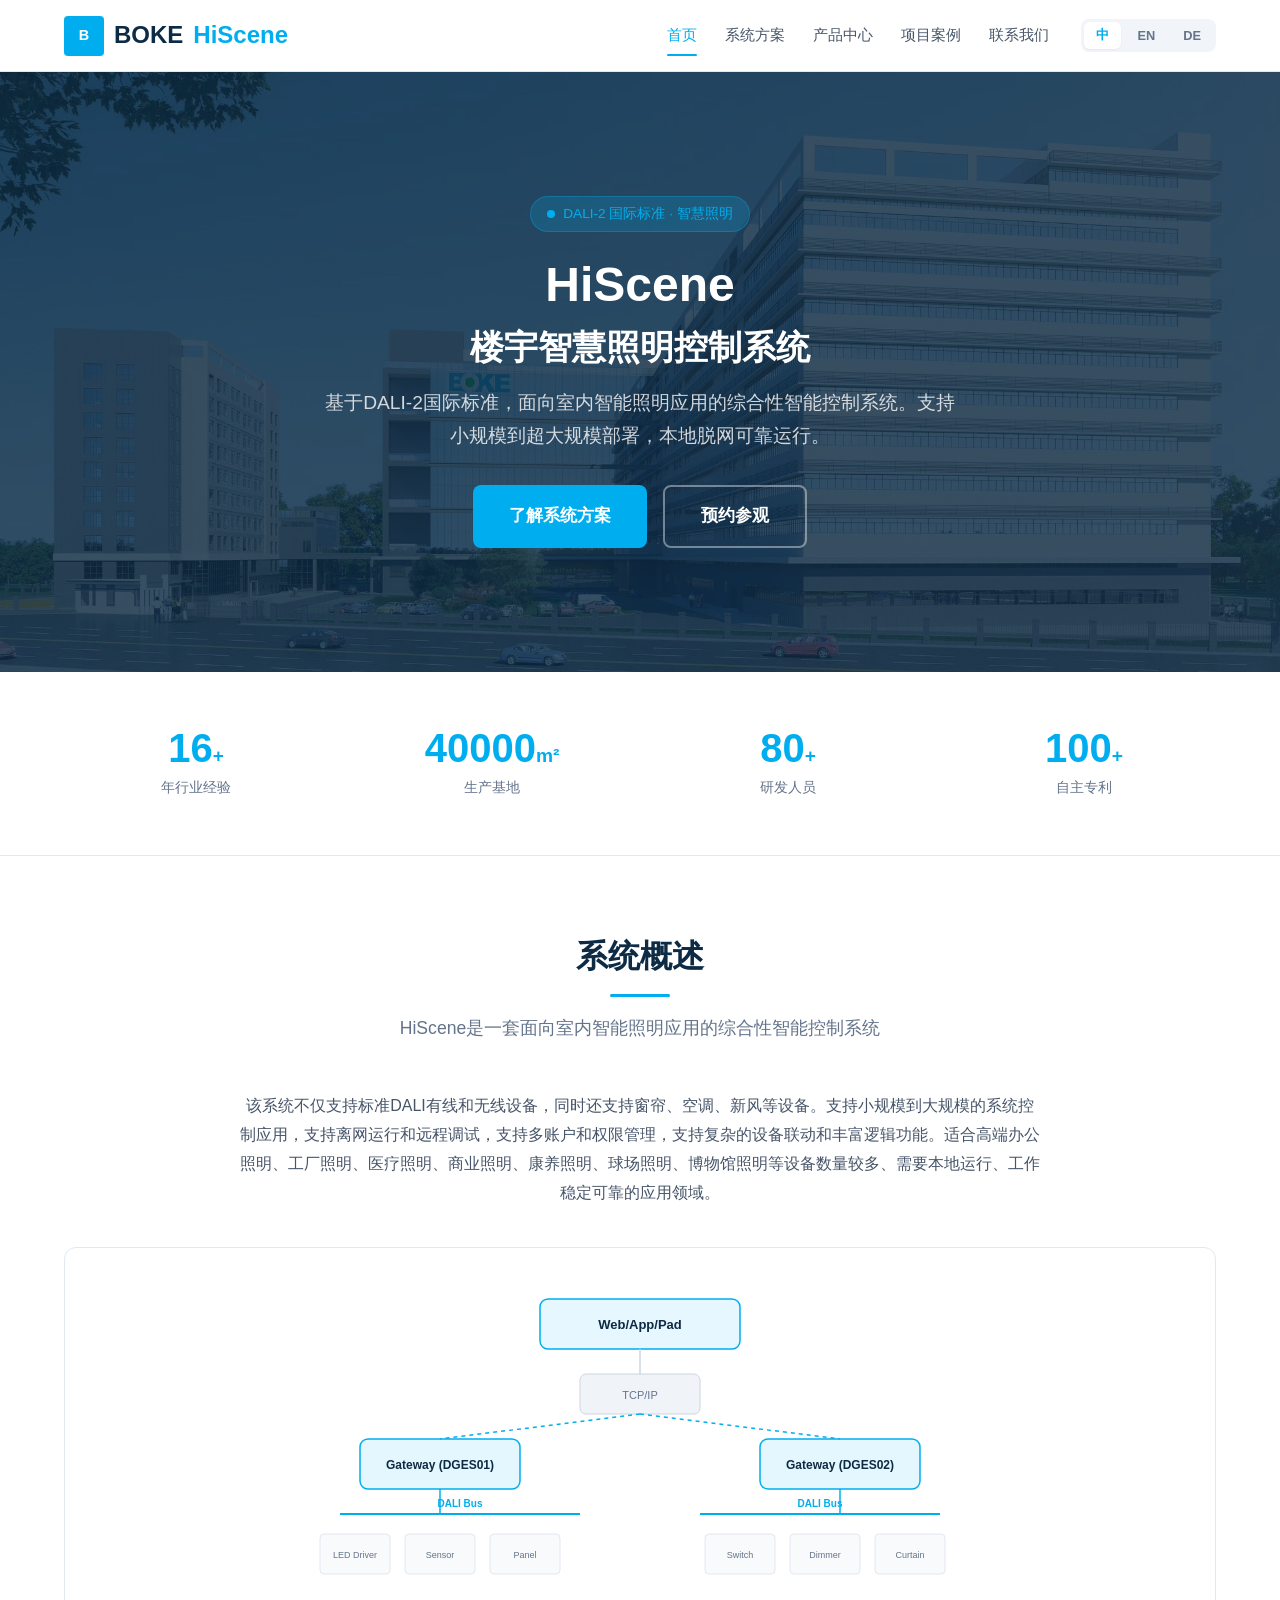
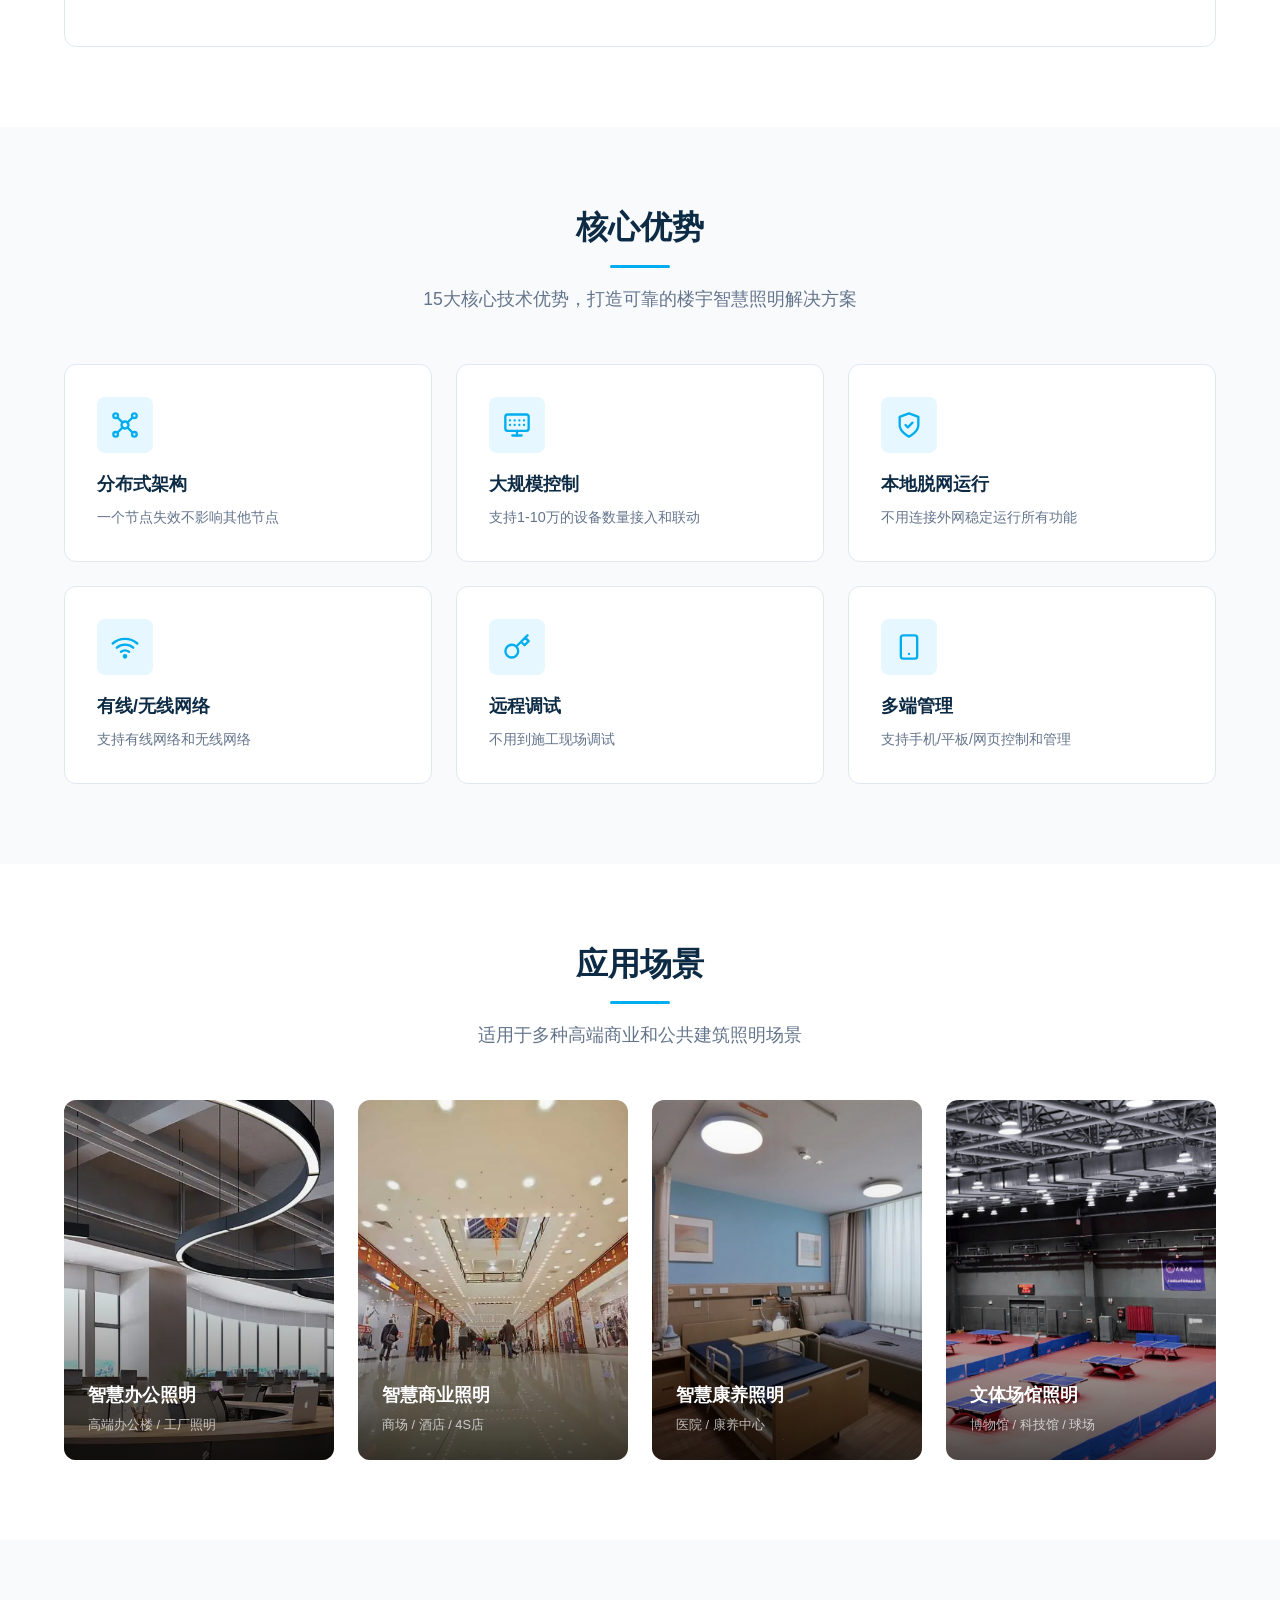
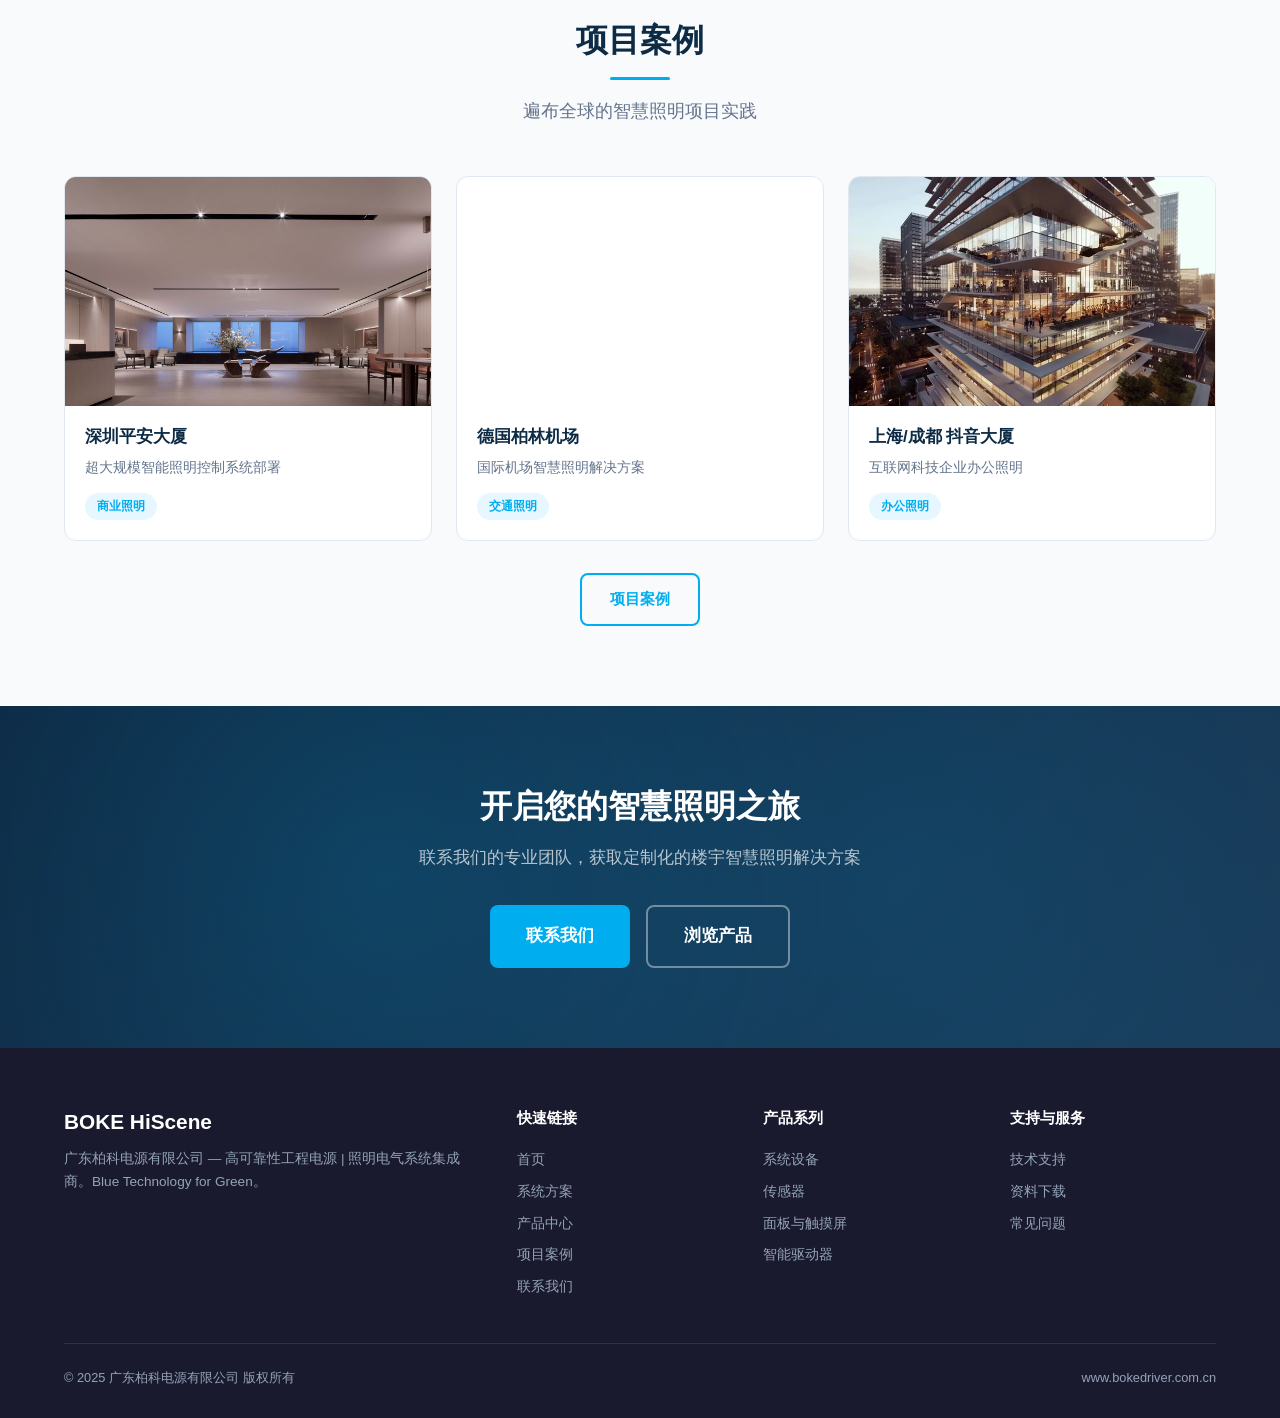
==== commit 6c6c8fc6: "add images" ====
--- a/index.html
+++ b/index.html
@@ -49,14 +49,9 @@
         <p class="hero-subtitle" data-i18n="hero.subtitle">
           基于DALI-2国际标准，面向室内智能照明应用的综合性智能控制系统。支持小规模到超大规模部署，本地脱网可靠运行。
         </p>
-        <div class="btn-group">
+        <div class="btn-group" style="justify-content:center;">
           <a href="system.html" class="btn btn-primary btn-lg" data-i18n="hero.btn.solution">了解系统方案</a>
           <a href="contact.html" class="btn btn-outline btn-lg" data-i18n="hero.btn.contact">预约参观</a>
-        </div>
-      </div>
-      <div class="hero-visual">
-        <div class="hero-image-placeholder">
-          <span data-i18n="hero.image.alt">建筑效果图</span>
         </div>
       </div>
     </div>
@@ -201,28 +196,28 @@
       </div>
       <div class="scene-grid">
         <div class="scene-card">
-          <div class="scene-card-bg" style="background: linear-gradient(135deg, #0D2B45 0%, #1A5276 100%);"></div>
+          <div class="scene-card-bg" style="background-image: url('images/bangongzhaoming.webp');"></div>
           <div class="scene-card-content">
             <h3 data-i18n="scene.office">智慧办公照明</h3>
             <p data-i18n="scene.office.desc">高端办公楼 / 工厂照明</p>
           </div>
         </div>
         <div class="scene-card">
-          <div class="scene-card-bg" style="background: linear-gradient(135deg, #0D2B45 0%, #2C3E50 100%);"></div>
+          <div class="scene-card-bg" style="background-image: url('images/shangyezhaoming.webp');"></div>
           <div class="scene-card-content">
             <h3 data-i18n="scene.commercial">智慧商业照明</h3>
             <p data-i18n="scene.commercial.desc">商场 / 酒店 / 4S店</p>
           </div>
         </div>
         <div class="scene-card">
-          <div class="scene-card-bg" style="background: linear-gradient(135deg, #0D2B45 0%, #1E4D6E 100%);"></div>
+          <div class="scene-card-bg" style="background-image: url('images/kangyangzhaoming.jpg');"></div>
           <div class="scene-card-content">
             <h3 data-i18n="scene.healthcare">智慧康养照明</h3>
             <p data-i18n="scene.healthcare.desc">医院 / 康养中心</p>
           </div>
         </div>
         <div class="scene-card">
-          <div class="scene-card-bg" style="background: linear-gradient(135deg, #1A2332 0%, #34495E 100%);"></div>
+          <div class="scene-card-bg" style="background-image: url('images/wentichangguan.jpg');"></div>
           <div class="scene-card-content">
             <h3 data-i18n="scene.culture">文体场馆照明</h3>
             <p data-i18n="scene.culture.desc">博物馆 / 科技馆 / 球场</p>
@@ -241,8 +236,7 @@
       </div>
       <div class="case-grid">
         <div class="case-card">
-          <div class="case-card-image">
-            <span data-i18n="case.pingan">深圳平安大厦</span>
+          <div class="case-card-image" style="background-image: url('images/shenzhenpingandasha.jpg');">
           </div>
           <div class="case-card-body">
             <h3 data-i18n="case.pingan">深圳平安大厦</h3>
@@ -251,8 +245,7 @@
           </div>
         </div>
         <div class="case-card">
-          <div class="case-card-image" style="background: linear-gradient(135deg, #1A3D5C, #2C5F7C);">
-            <span data-i18n="case.berlin">德国柏林机场</span>
+          <div class="case-card-image" style="background-image: url('images/Berlin_Brandenburg_Airport_Terminal_1.jpg');">
           </div>
           <div class="case-card-body">
             <h3 data-i18n="case.berlin">德国柏林机场</h3>
@@ -261,8 +254,7 @@
           </div>
         </div>
         <div class="case-card">
-          <div class="case-card-image" style="background: linear-gradient(135deg, #0E4D6E, #1A6E8E);">
-            <span data-i18n="case.tiktok">上海/成都 抖音大厦</span>
+          <div class="case-card-image" style="background-image: url('images/douyindasha.jpg');">
           </div>
           <div class="case-card-body">
             <h3 data-i18n="case.tiktok">上海/成都 抖音大厦</h3>
--- a/css/style.css
+++ b/css/style.css
@@ -294,28 +294,20 @@
   background: linear-gradient(135deg, var(--navy) 0%, var(--navy-light) 50%, #0E4D6E 100%);
   overflow: hidden;
   margin-top: var(--header-height);
+  background-image: url('../images/company.png');
+  background-size: cover;
+  background-position: center;
 }
 
 .hero::before {
   content: "";
   position: absolute;
-  top: -50%;
-  right: -20%;
-  width: 70%;
-  height: 200%;
-  background: linear-gradient(135deg, rgba(0,174,239,0.15) 0%, rgba(0,174,239,0.05) 100%);
-  transform: rotate(-15deg);
-  border-radius: 100px;
+  inset: 0;
+  background: rgba(13, 43, 69, 0.82);
 }
 
 .hero::after {
-  content: "";
-  position: absolute;
-  bottom: -10%;
-  left: -10%;
-  width: 40%;
-  height: 60%;
-  background: radial-gradient(circle, rgba(0,174,239,0.1) 0%, transparent 70%);
+  display: none;
 }
 
 .hero .container {
@@ -323,14 +315,15 @@
   z-index: 2;
   display: flex;
   align-items: center;
-  gap: 60px;
-  padding-top: 40px;
-  padding-bottom: 40px;
+  justify-content: center;
+  padding-top: 60px;
+  padding-bottom: 60px;
 }
 
 .hero-content {
-  flex: 1;
-  color: white;
+  color: white;
+  text-align: center;
+  max-width: 800px;
 }
 
 .hero-badge {
@@ -366,23 +359,25 @@
   font-weight: 800;
   line-height: 1.2;
   margin-bottom: 16px;
+  white-space: nowrap;
 }
 
 .hero h1 span {
-  color: var(--primary);
+  color: white;
 }
 
 .hero-subtitle {
   font-size: 1.2rem;
   color: rgba(255,255,255,0.8);
   margin-bottom: 32px;
-  max-width: 520px;
+  max-width: 640px;
+  margin-left: auto;
+  margin-right: auto;
   line-height: 1.7;
 }
 
 .hero-visual {
-  flex: 1;
-  max-width: 480px;
+  display: none;
 }
 
 .hero-image-placeholder {
@@ -395,6 +390,8 @@
   justify-content: center;
   color: rgba(255,255,255,0.5);
   font-size: 0.9rem;
+  background-size: cover;
+  background-position: center;
 }
 
 /* --- Buttons --- */
@@ -577,9 +574,12 @@
   border-bottom: 1px solid var(--gray-200);
   position: relative;
   overflow: hidden;
-}
-
-.product-card-image::before {
+  background-size: contain;
+  background-position: center;
+  background-repeat: no-repeat;
+}
+
+.product-card-image:not([style*="background-image"])::before {
   content: "";
   position: absolute;
   top: 0;
@@ -597,6 +597,10 @@
   color: var(--gray-500);
 }
 
+.product-card-image[style*="background-image"] span {
+  display: none;
+}
+
 .product-card-body {
   padding: 20px;
 }
@@ -663,6 +667,8 @@
   color: rgba(255,255,255,0.5);
   font-size: 0.85rem;
   position: relative;
+  background-size: cover;
+  background-position: center;
 }
 
 .case-card-body {
@@ -856,6 +862,8 @@
   position: absolute;
   inset: 0;
   background: linear-gradient(135deg, var(--navy) 0%, var(--navy-light) 100%);
+  background-size: cover;
+  background-position: center;
 }
 
 .scene-card::after {
@@ -905,6 +913,9 @@
   justify-content: center;
   color: var(--gray-400);
   border: 1px solid var(--gray-200);
+  background-size: contain;
+  background-position: center;
+  background-repeat: no-repeat;
 }
 
 .product-detail-info h1 {
@@ -1363,7 +1374,7 @@
     text-align: center;
   }
 
-  .hero h1 { font-size: 2rem; }
+  .hero h1 { font-size: 2rem; white-space: normal; }
   .hero-subtitle { margin: 0 auto 24px; }
   .hero-visual { max-width: 320px; width: 100%; }
   .btn-group { justify-content: center; }
